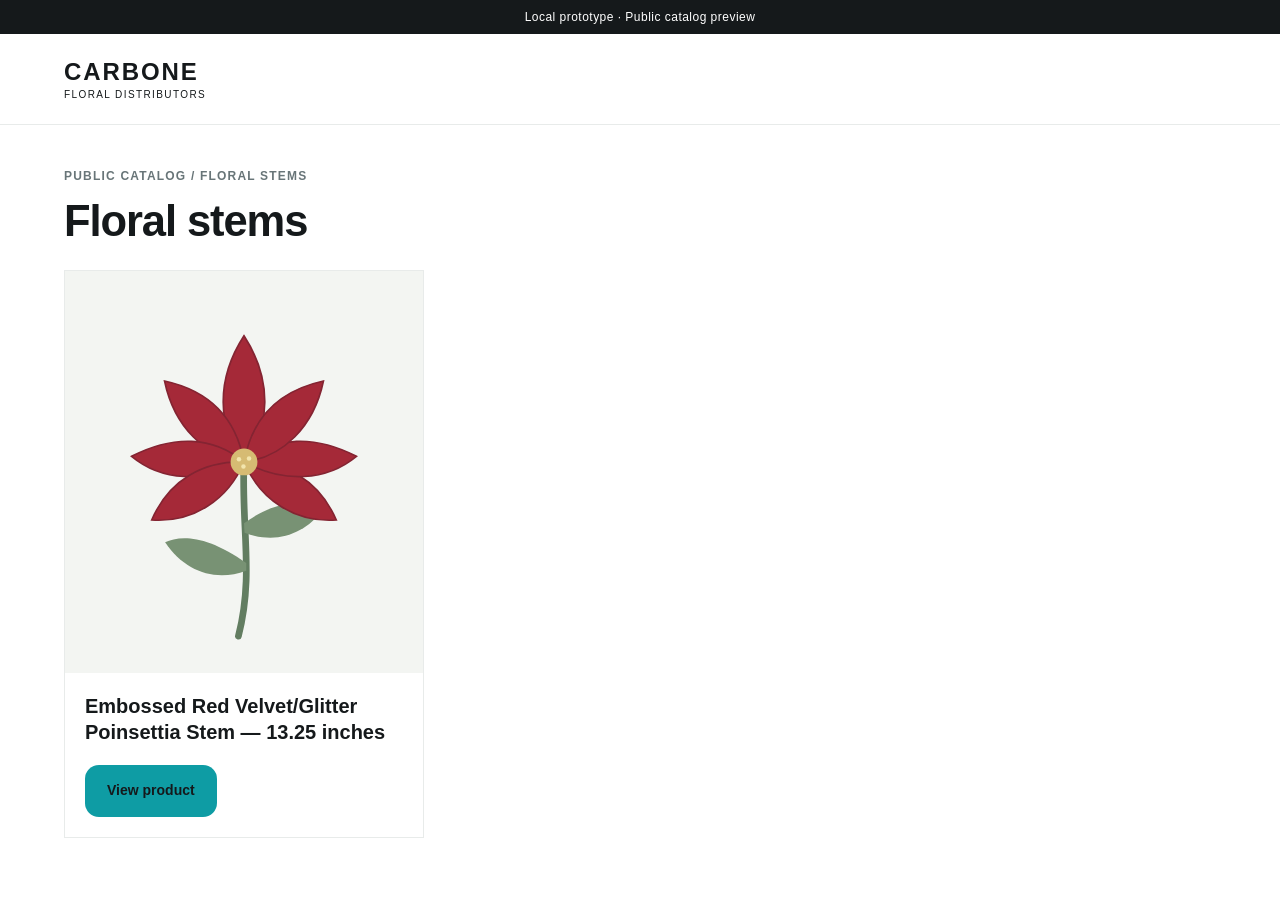
==== prototypes/public-product/catalog.html @ 34a9fccc "Add price-free public catalog prototype" ====
<!doctype html>
<html lang="en">
<head>
  <meta charset="utf-8">
  <meta name="viewport" content="width=device-width, initial-scale=1">
  <title>Public catalog preview | Carbone</title>
  <style>
    :root {
      color-scheme: light;
      font-family: Inter, Arial, sans-serif;
      color: #15191b;
      background: #fff;
    }
    * { box-sizing: border-box; }
    body { margin: 0; }
    .notice {
      padding: 10px 24px;
      background: #15191b;
      color: #fff;
      text-align: center;
      font-size: 12px;
      letter-spacing: .04em;
    }
    header { border-bottom: 1px solid #e8ebea; }
    .header-inner { max-width: 1200px; margin: auto; padding: 24px; }
    .brand { font-size: 24px; font-weight: 700; letter-spacing: .08em; }
    .brand-detail { display: block; margin-top: 3px; font-size: 10px; font-weight: 500; letter-spacing: .14em; }
    main { max-width: 1200px; margin: auto; padding: 44px 24px 80px; }
    .eyebrow { color: #687578; font-size: 12px; font-weight: 600; letter-spacing: .1em; text-transform: uppercase; }
    h1 { margin: 14px 0 24px; font-size: clamp(30px, 3.4vw, 48px); line-height: 1.12; letter-spacing: -.025em; }
    .product-card { max-width: 360px; border: 1px solid #e8ebea; }
    .product-card img { display: block; width: 100%; height: auto; background: #f3f5f2; }
    .card-details { padding: 20px; }
    .card-details h2 { margin: 0 0 20px; font-size: 20px; line-height: 1.3; }
    .view-product {
      display: inline-block;
      padding: 16px 22px;
      border-radius: 14px;
      background: #0e9ca4;
      color: #15191b;
      font-size: 14px;
      font-weight: 700;
      line-height: 1.4;
      text-align: center;
      text-decoration: none;
    }
    .view-product:hover { background: #0b838a; }
    .view-product:focus-visible { outline: 3px solid #15191b; outline-offset: 3px; }
    @media (max-width: 700px) {
      main { padding-top: 28px; }
      .view-product { width: 100%; }
    }
  </style>
  <script src="./product-fixture.js" defer></script>
  <script defer>
    document.addEventListener('DOMContentLoaded', () => {
      const name = document.querySelector('#product-name');
      const image = document.querySelector('#product-image');
      if (name) name.textContent = publicProduct.name;
      if (image instanceof HTMLImageElement) {
        image.src = publicProduct.image;
        image.alt = publicProduct.imageAlt;
      }
    });
  </script>
</head>
<body>
  <div class="notice">Local prototype · Public catalog preview</div>
  <header>
    <div class="header-inner">
      <div class="brand">CARBONE<span class="brand-detail">FLORAL DISTRIBUTORS</span></div>
    </div>
  </header>
  <main>
    <div class="eyebrow">Public catalog / Floral stems</div>
    <h1>Floral stems</h1>
    <article class="product-card" aria-labelledby="product-name">
      <img id="product-image" src="./poinsettia-placeholder.svg" alt="Illustrative placeholder for a red poinsettia stem" width="640" height="720">
      <div class="card-details">
        <h2 id="product-name">Product details unavailable</h2>
        <a class="view-product" href="./index.html">View product</a>
      </div>
    </article>
  </main>
</body>
</html>
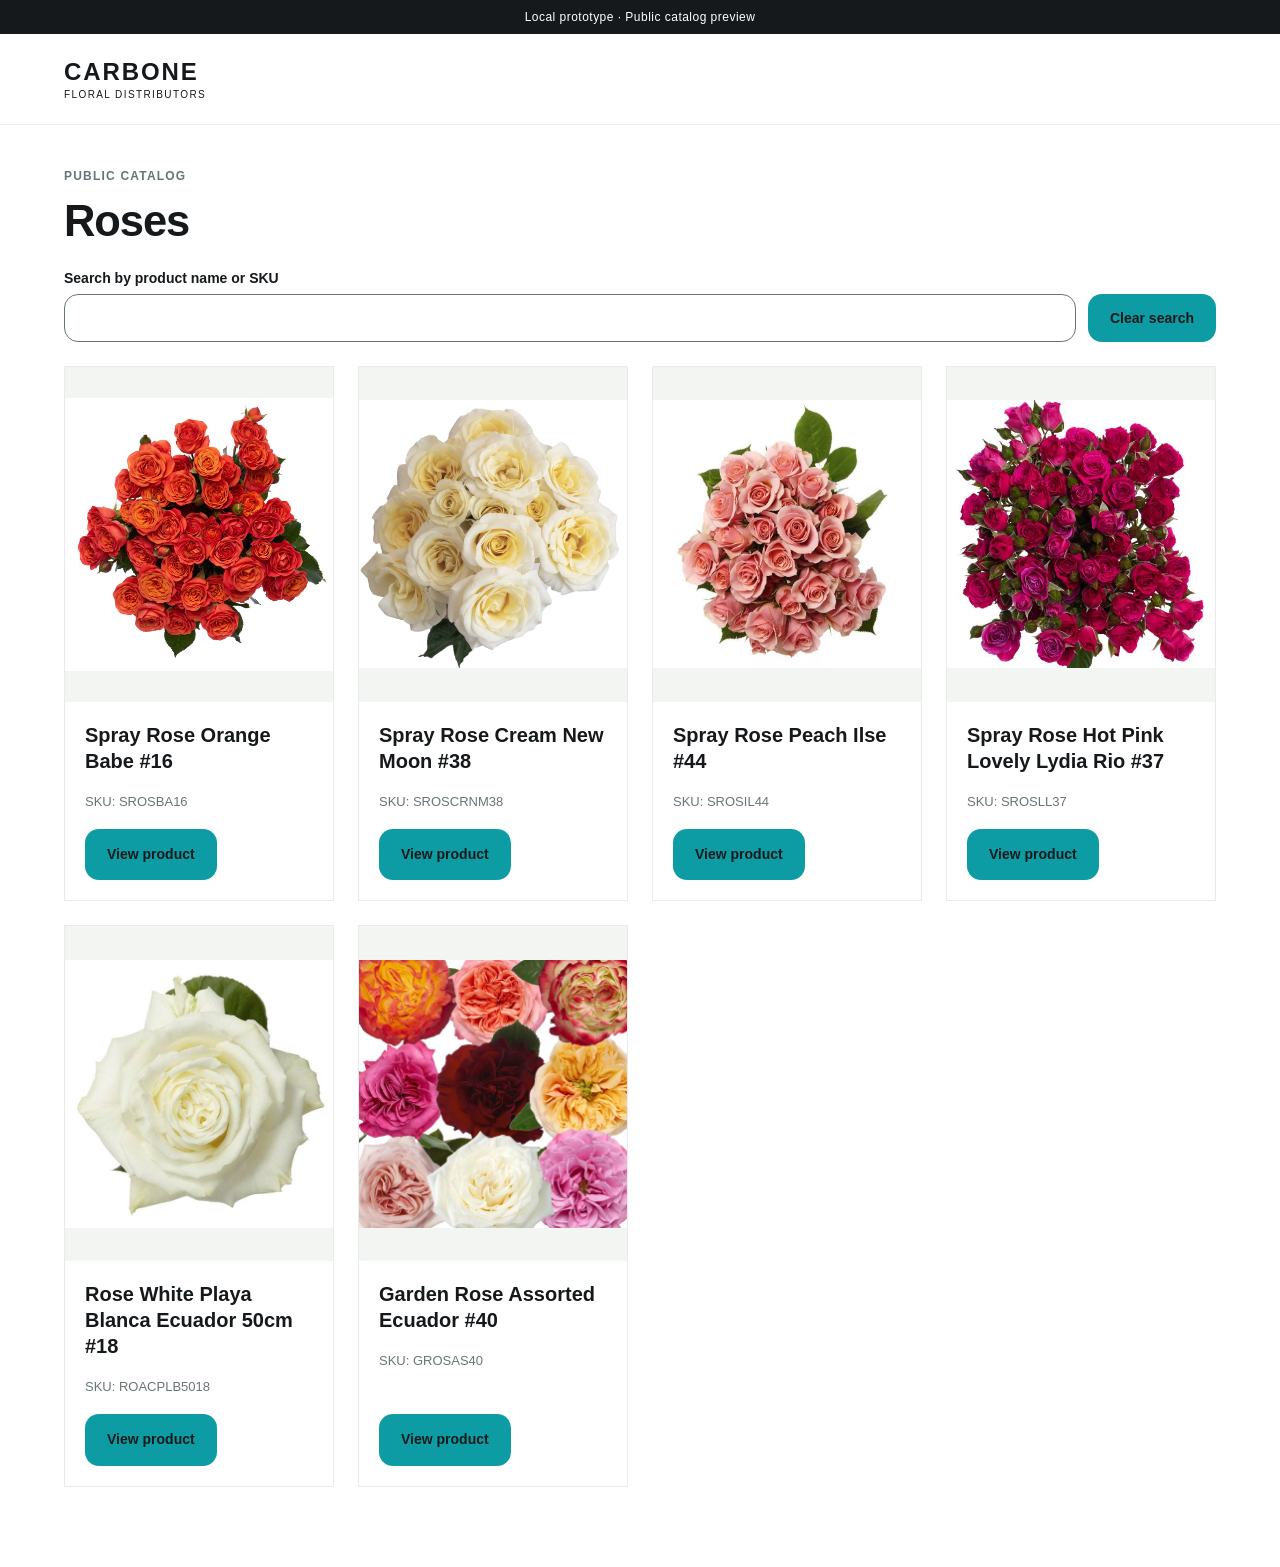
==== commit f405e0e9: "Expand public catalog prototype with searchable rose products" ====
--- a/prototypes/public-product/catalog.html
+++ b/prototypes/public-product/catalog.html
@@ -28,10 +28,20 @@
     main { max-width: 1200px; margin: auto; padding: 44px 24px 80px; }
     .eyebrow { color: #687578; font-size: 12px; font-weight: 600; letter-spacing: .1em; text-transform: uppercase; }
     h1 { margin: 14px 0 24px; font-size: clamp(30px, 3.4vw, 48px); line-height: 1.12; letter-spacing: -.025em; }
-    .product-card { max-width: 360px; border: 1px solid #e8ebea; }
-    .product-card img { display: block; width: 100%; height: auto; background: #f3f5f2; }
-    .card-details { padding: 20px; }
+    .search { margin-bottom: 24px; }
+    .search label { display: block; margin-bottom: 8px; font-size: 14px; font-weight: 700; }
+    .search-controls { display: flex; flex-wrap: wrap; gap: 12px; }
+    .search input { flex: 1 1 260px; min-width: 0; padding: 14px; border: 1px solid #687578; border-radius: 14px; font: inherit; }
+    .search button { padding: 14px 22px; border: 0; border-radius: 14px; background: #0e9ca4; color: #15191b; font: inherit; font-size: 14px; font-weight: 700; cursor: pointer; }
+    .search button:hover { background: #0b838a; }
+    .search input:focus-visible, .search button:focus-visible { outline: 3px solid #15191b; outline-offset: 3px; }
+    .product-grid { display: grid; grid-template-columns: repeat(auto-fit, minmax(min(100%, 260px), 1fr)); gap: 24px; }
+    .product-card { display: flex; flex-direction: column; border: 1px solid #e8ebea; }
+    .product-card[hidden] { display: none; }
+    .product-card img { display: block; width: 100%; aspect-ratio: 4 / 5; object-fit: contain; background: #f3f5f2; }
+    .card-details { display: flex; flex: 1; flex-direction: column; align-items: flex-start; padding: 20px; }
     .card-details h2 { margin: 0 0 20px; font-size: 20px; line-height: 1.3; }
+    .sku { margin: 0 0 20px; color: #687578; font-size: 13px; overflow-wrap: anywhere; }
     .view-product {
       display: inline-block;
       padding: 16px 22px;
@@ -43,6 +53,7 @@
       line-height: 1.4;
       text-align: center;
       text-decoration: none;
+      margin-top: auto;
     }
     .view-product:hover { background: #0b838a; }
     .view-product:focus-visible { outline: 3px solid #15191b; outline-offset: 3px; }
@@ -54,13 +65,51 @@
   <script src="./product-fixture.js" defer></script>
   <script defer>
     document.addEventListener('DOMContentLoaded', () => {
-      const name = document.querySelector('#product-name');
-      const image = document.querySelector('#product-image');
-      if (name) name.textContent = publicProduct.name;
-      if (image instanceof HTMLImageElement) {
-        image.src = publicProduct.image;
-        image.alt = publicProduct.imageAlt;
-      }
+      const grid = document.querySelector('#product-grid');
+      const search = document.querySelector('#product-search');
+      const clearSearch = document.querySelector('#clear-search');
+      const emptyState = document.querySelector('#empty-state');
+      if (!grid || !(search instanceof HTMLInputElement) || !clearSearch || !emptyState) return;
+      const cards = publicProducts.map((product) => {
+        const card = document.createElement('article');
+        card.className = 'product-card';
+        const image = document.createElement('img');
+        image.src = product.image;
+        image.alt = product.name;
+        const details = document.createElement('div');
+        details.className = 'card-details';
+        const name = document.createElement('h2');
+        name.textContent = product.name;
+        const sku = document.createElement('p');
+        sku.className = 'sku';
+        sku.textContent = `SKU: ${product.sku}`;
+        const link = document.createElement('a');
+        link.className = 'view-product';
+        link.href = `./index.html?sku=${encodeURIComponent(product.sku)}`;
+        link.textContent = 'View product';
+        link.setAttribute('aria-label', `View product: ${product.name}`);
+        details.append(name, sku, link);
+        card.append(image, details);
+        grid.append(card);
+        return { card, product };
+      });
+      const filterProducts = () => {
+        const query = search.value.trim().toLowerCase();
+        let visibleCount = 0;
+        cards.forEach(({ card, product }) => {
+          const matches = product.name.toLowerCase().includes(query) || product.sku.toLowerCase().includes(query);
+          card.hidden = !matches;
+          if (matches) visibleCount += 1;
+        });
+        emptyState.hidden = visibleCount > 0;
+      };
+      search.addEventListener('input', filterProducts);
+      clearSearch.addEventListener('click', () => {
+        search.value = '';
+        filterProducts();
+        search.focus();
+      });
+      filterProducts();
     });
   </script>
 </head>
@@ -72,15 +121,18 @@
     </div>
   </header>
   <main>
-    <div class="eyebrow">Public catalog / Floral stems</div>
-    <h1>Floral stems</h1>
-    <article class="product-card" aria-labelledby="product-name">
-      <img id="product-image" src="./poinsettia-placeholder.svg" alt="Illustrative placeholder for a red poinsettia stem" width="640" height="720">
-      <div class="card-details">
-        <h2 id="product-name">Product details unavailable</h2>
-        <a class="view-product" href="./index.html">View product</a>
+    <div class="eyebrow">Public catalog</div>
+    <h1>Roses</h1>
+    <noscript>Enable JavaScript to view the local product catalog.</noscript>
+    <div class="search">
+      <label for="product-search">Search by product name or SKU</label>
+      <div class="search-controls">
+        <input id="product-search" type="search">
+        <button id="clear-search" type="button">Clear search</button>
       </div>
-    </article>
+    </div>
+    <p id="empty-state" role="status" hidden>No products match your search</p>
+    <div class="product-grid" id="product-grid"></div>
   </main>
 </body>
 </html>
